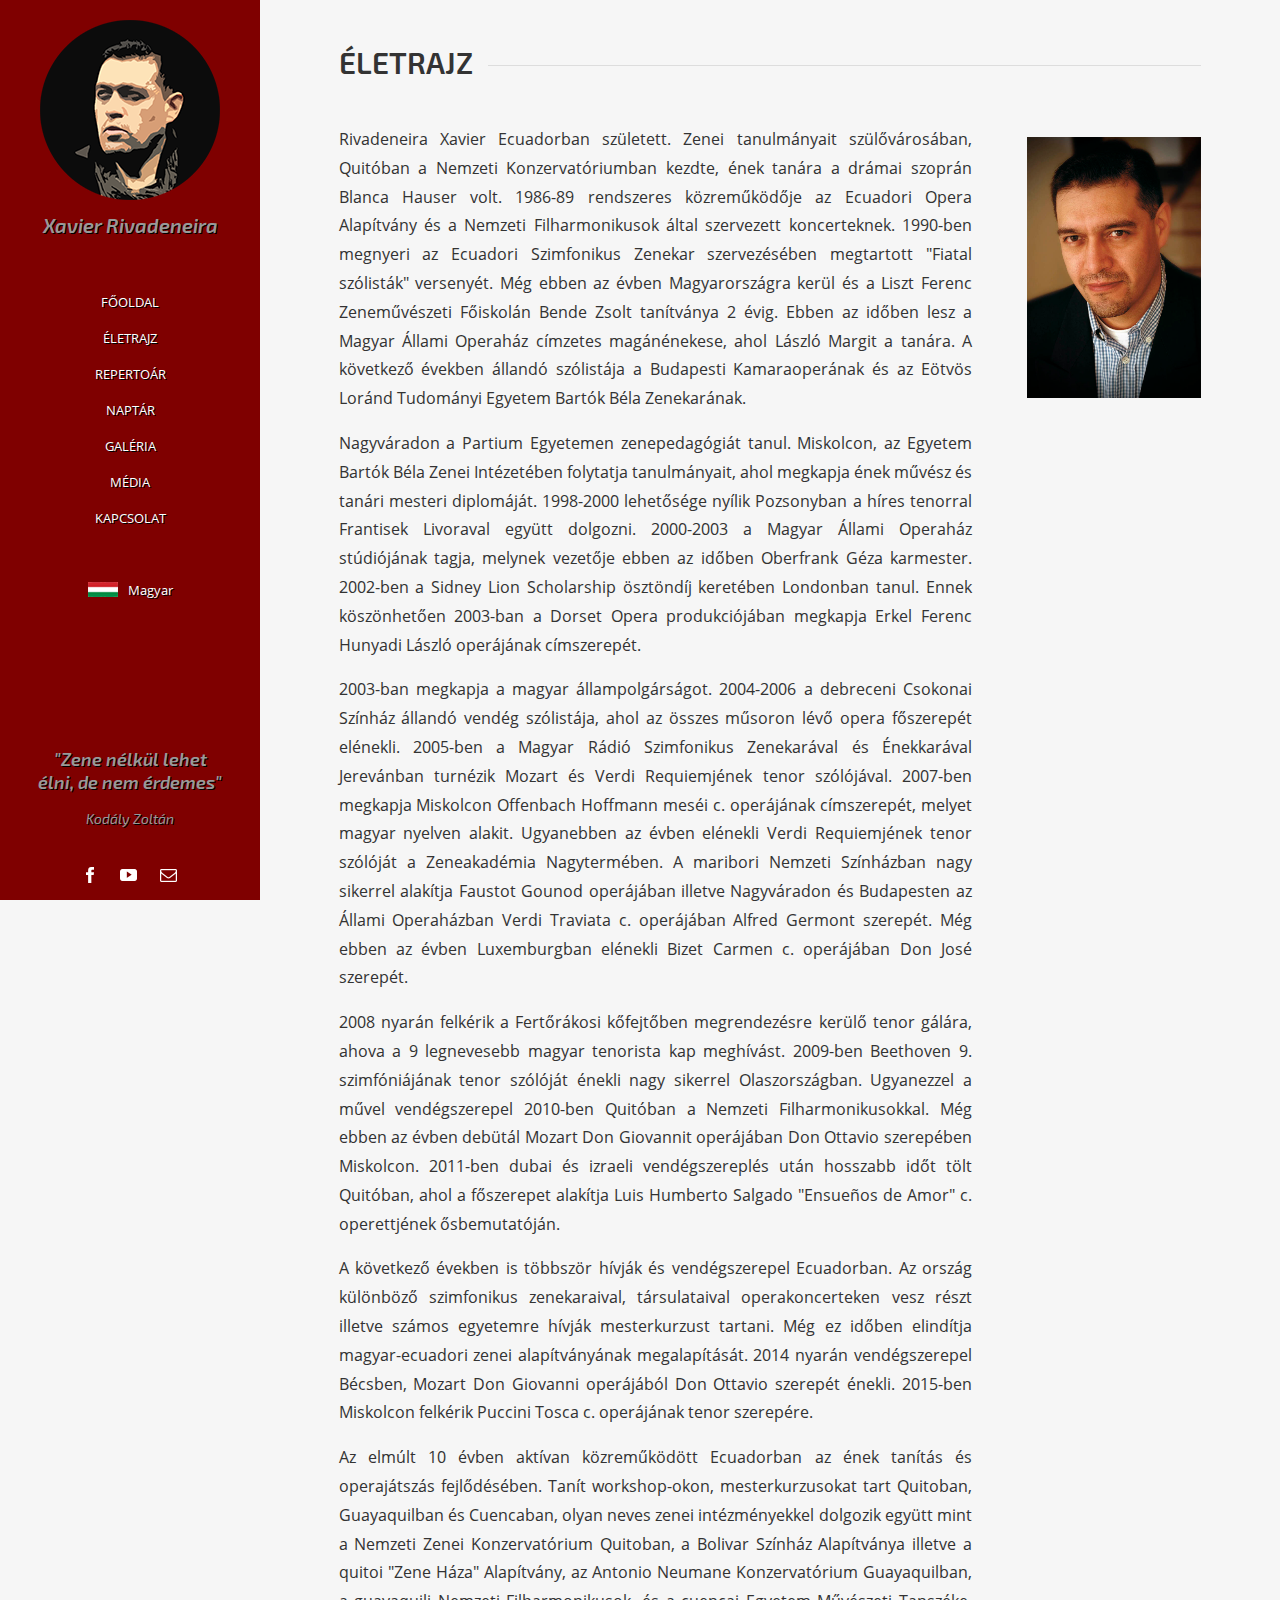
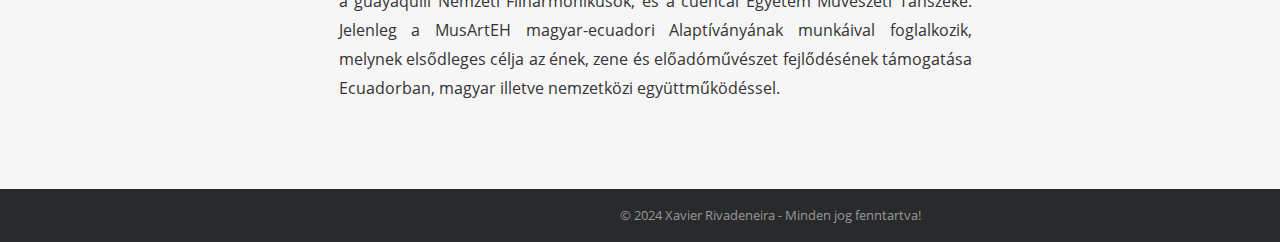
==== biography.html @ 2943a70d "initial commit" ====
<!DOCTYPE html>
<html lang="hu">
<head>
<meta http-equiv="Content-Type" content="text/html; charset=utf-8">
<title>Xavier Rivadeneira életrajz</title>
<meta name="author" content="SzinvaWeb Grafikai Stúdió">
<meta name="description" content="Xavier Rivadeneira operaénekes életrajza">
<meta name="keywords" content="Xavier Rivadeneira, Életrajz, Ecuador, Tenor, Énektanár, MusArtEH, Ecuadori Magyar Zeneművészeti Alapítvány">
<meta name="robots" content="index, follow">
<meta name="googlebot" content="index, archive">
<meta name="viewport" content="width=device-width, initial-scale=1, maximum-scale=1">
<link rel="icon" type="image/png" href="/elements/favicon.png">
<meta property="og:type" content="profile">
<meta property="og:url" content="http://rivadeneira.hu">
<meta property="og:title" content="Xavier Rivadeneira életrajz">
<meta property="og:image" content="http://rivadeneira.hu/elements/xavier-rivadeneira.png">
<meta property="og:description" content="Xavier Rivadeneira operaénekes életrajza">
<link rel="stylesheet" type="text/css" href="style.css">
<!-- Include jQuery -->
<script src="https://ajax.googleapis.com/ajax/libs/jquery/3.5.1/jquery.min.js"></script>
<link rel="stylesheet" type="text/css" href="/plugins/lightbox/jquery.fancybox.css?v=2.1.3">
<script src="/plugins/lightbox/lib/jquery.mousewheel-3.0.6.pack.js"></script>
<script src="/plugins/lightbox/jquery.fancybox.pack.js?v=2.1.3"></script>
</head>

<body>
<div id="nav"> <a href="/index.html" id="logo"> <img src="/elements/xavier-rivadeneira.png" alt="Xavier Rivadeneira"> <span>Xavier Rivadeneira</span> </a>
	<div id="menuIcon"></div>
	<ul id="menu">
		<li> <a href="/index.html">Főoldal</a> </li>
		<li> <a href="/biography.html">Életrajz</a> </li>
		<li> <a href="/repertoire.html">Repertoár</a> </li>
		<li> <a href="/calendar.html">Naptár</a> </li>
		<li> <a href="/gallery.html">Galéria</a> </li>
		<li> <a href="/media.html">Média</a> </li>
		<li> <a href="/contact.html">Kapcsolat</a> </li>
		<li class="mobil-view"> <a href="/biography/es" class="es">Español</a> </li>
		<li class="mobil-view"> <a href="/biography/en" class="en">English</a> </li>
		<li class="mobil-view"> <a href="/biography/hu" class="hu">Magyar</a> </li>
	</ul>
	<ul id="lang">
		<li> <a href="#" class="hu">Magyar</a>
			<ul class="dropdown">
				<li> <a href="/biography/es" class="es">Español</a> </li>
				<li> <a href="/biography/en" class="en">English</a> </li>
				<li> <a href="/biography/hu" class="hu">Magyar</a> </li>
			</ul>
		</li>
	</ul>
	<p id="slogan"> <span>&quot;Zene nélkül lehet<br>élni, de nem érdemes&quot;</span> <br>
		Kodály Zoltán</p>
	<div id="social"> <a href="https://www.facebook.com/xavier.rivadeneira" id="facebookIcon" target="_blank"></a> <a href="https://www.youtube.com/user/XavierRivadeneira" id="youtubeIcon" target="_blank"></a> <a href="mailto:rivadeneiraxavier@gmail.com" id="mailIcon"></a> </div>
</div>
<div id="wrapper">
	<div class="content">
		<div class="col-12">
			<h1><span>Életrajz</span></h1>
		</div>
		<div class="col-9">
			<p class="nomargin">Rivadeneira Xavier Ecuadorban született. Zenei tanulmányait szülővárosában, Quitóban a Nemzeti Konzervatóriumban kezdte, ének tanára a drámai szoprán Blanca Hauser volt. 1986-89 rendszeres közreműködője az Ecuadori Opera Alapítvány és a Nemzeti Filharmonikusok által szervezett koncerteknek. 1990-ben megnyeri az Ecuadori Szimfonikus Zenekar szervezésében megtartott &quot;Fiatal szólisták&quot; versenyét. Még ebben az évben Magyarországra kerül és a Liszt Ferenc Zeneművészeti Főiskolán Bende Zsolt tanítványa 2 évig. Ebben az időben lesz a Magyar Állami Operaház címzetes magánénekese, ahol László Margit a tanára. A következő években állandó szólistája a Budapesti Kamaraoperának és az Eötvös Loránd Tudományi Egyetem Bartók Béla Zenekarának.</p><p>Nagyváradon a Partium Egyetemen zenepedagógiát tanul. Miskolcon, az Egyetem Bartók Béla Zenei Intézetében folytatja tanulmányait, ahol megkapja ének művész és tanári mesteri diplomáját. 1998-2000 lehetősége nyílik Pozsonyban a híres tenorral Frantisek Livoraval együtt dolgozni. 2000-2003 a Magyar Állami Operaház stúdiójának tagja, melynek vezetője ebben az időben Oberfrank Géza karmester. 2002-ben a Sidney Lion Scholarship ösztöndíj keretében Londonban tanul. Ennek köszönhetően 2003-ban a Dorset Opera produkciójában megkapja Erkel Ferenc Hunyadi László operájának címszerepét.</p><p>2003-ban megkapja a magyar állampolgárságot. 2004-2006 a debreceni Csokonai Színház állandó vendég szólistája, ahol az összes műsoron lévő opera főszerepét elénekli. 2005-ben a Magyar Rádió Szimfonikus Zenekarával és Énekkarával Jerevánban turnézik Mozart és Verdi Requiemjének tenor szólójával. 2007-ben megkapja Miskolcon Offenbach Hoffmann meséi c. operájának címszerepét, melyet magyar nyelven alakit. Ugyanebben az évben elénekli Verdi Requiemjének tenor szólóját a Zeneakadémia Nagytermében. A maribori Nemzeti Színházban nagy sikerrel alakítja Faustot Gounod operájában illetve Nagyváradon és Budapesten az Állami Operaházban Verdi Traviata c. operájában Alfred Germont szerepét. Még ebben az évben Luxemburgban elénekli Bizet Carmen c. operájában Don José szerepét.</p><p>2008 nyarán felkérik a Fertőrákosi kőfejtőben  megrendezésre kerülő tenor gálára, ahova a 9 legnevesebb magyar tenorista kap meghívást. 2009-ben Beethoven 9. szimfóniájának tenor szólóját énekli nagy sikerrel Olaszországban. Ugyanezzel a művel vendégszerepel 2010-ben Quitóban a Nemzeti Filharmonikusokkal. Még ebben az évben debütál Mozart Don Giovannit operájában Don Ottavio szerepében Miskolcon. 2011-ben dubai és izraeli vendégszereplés után hosszabb időt tölt Quitóban,  ahol a főszerepet alakítja Luis Humberto Salgado &quot;Ensueños de  Amor&quot; c. operettjének ősbemutatóján.</p><p>A következő években is többször hívják és vendégszerepel Ecuadorban.  Az ország különböző szimfonikus zenekaraival, társulataival operakoncerteken vesz részt illetve számos egyetemre hívják mesterkurzust tartani. Még ez időben elindítja magyar-ecuadori zenei alapítványának megalapítását. 2014 nyarán vendégszerepel Bécsben, Mozart Don Giovanni operájából Don Ottavio szerepét énekli. 2015-ben Miskolcon felkérik Puccini Tosca c. operájának tenor szerepére.</p><p>Az elmúlt 10 évben aktívan közreműködött Ecuadorban az ének tanítás és operajátszás fejlődésében. Tanít workshop-okon, mesterkurzusokat tart Quitoban, Guayaquilban és Cuencaban, olyan neves zenei intézményekkel dolgozik együtt mint a Nemzeti Zenei Konzervatórium Quitoban, a Bolivar Színház Alapítványa illetve a quitoi &quot;Zene Háza&quot; Alapítvány, az Antonio Neumane Konzervatórium Guayaquilban, a guayaquili  Nemzeti Filharmonikusok, és a cuencai Egyetem Művészeti Tanszéke. Jelenleg a MusArtEH magyar-ecuadori Alaptíványának munkáival foglalkozik, melynek elsődleges célja az ének, zene és előadóművészet fejlődésének támogatása Ecuadorban, magyar illetve nemzetközi együttműködéssel.</p>
		</div>
		<div class="col-3"> <a href="/elements/xavier-rivadeneira.jpg" class="fancybox"> <img src="/elements/xavier-rivadeneira.jpg" alt="Xavier Rivadeneira"> </a> </div>
	</div>
</div>
<div id="mobilSlogan">
	<p> <span>&quot;Zene nélkül lehet<br>élni, de nem érdemes&quot;</span> <br>
		Kodály Zoltán</p>
</div>
<div id="footer">
	<p>&copy; 2024 Xavier Rivadeneira - Minden jog fenntartva!</p>
</div>
<script src="/js/effect.js"></script>
</body>
</html>
---- style.css ----
/* Fonts */
@font-face {
	font-family: "Open Sans Light";
	src: url(../elements/OpenSans-Light.ttf);
}
@font-face {
	font-family: "Open Sans Light Italic";
	src: url(../elements/OpenSans-LightItalic.ttf);
}
@font-face {
	font-family: "Open Sans";
	src: url(../elements/OpenSans-Regular.ttf);
}
@font-face {
	font-family: "Open Sans Italic";
	src: url(../elements/OpenSans-Italic.ttf);
}
@font-face {
	font-family: "Open Sans SemiBold";
	src: url(../elements/OpenSans-Semibold.ttf);
}
@font-face {
	font-family: "Open Sans SemiBold Italic";
	src: url(../elements/OpenSans-SemiboldItalic.ttf);
}
@font-face {
	font-family: "Open Sans Bold";
	src: url(../elements/OpenSans-Bold.ttf);
}
@font-face {
	font-family: "Open Sans Bold Italic";
	src: url(../elements/OpenSans-BoldItalic.ttf);
}
@font-face {
	font-family: "Exo2";
	src: url(../elements/Exo2-Regular.otf);
}
@font-face {
	font-family: "Exo2 Italic";
	src: url(../elements/Exo2-Italic.otf);
}
@font-face {
	font-family: "Exo2 SemiBold";
	src: url(../elements/Exo2-SemiBold.otf);
}
@font-face {
	font-family: "Exo2 SemiBold Italic";
	src: url(../elements/Exo2-SemiBoldItalic.otf);
}
@font-face {
	font-family: "Icomoon";
	src: url(../elements/Icons.ttf);
}
/* SzinvaWeb Basic Framework */
*, *:before, *:after {
	-webkit-box-sizing: border-box;
	-moz-box-sizing: border-box;
	-o-box-sizing: border-box;
	box-sizing: border-box;
}
html {
	cursor: default;
	height: 100%;
}
body {
	padding: 0;
	margin: 0;
	background-color: #F6F6F6;
	font-family: "Open Sans", Arial, Helvetica, sans-serif;
	font-size: 16px;
	color: #333;
	line-height: 1.5;
	position: relative;
	min-height: 768px;
}
#nav {
	position: absolute;
	top: 0;
	left: 0;
	text-align: center;
	background-color: #7F0000;
	z-index: 3;
}
#logo {
	display: inline-block;
	width: 180px;
	margin-top: 20px;
	font-family: "Exo2 SemiBold Italic", Arial, Helvetica, sans-serif;
	font-size: 20px;
	color: #999;
	text-decoration: none;
}
#logo span {
	display: block;
	margin-top: 3px;
	text-shadow: 1px 1px #000;
}
#menu {
	float: left;
	width: 100%;
	margin: 44px 0 36px;
	padding: 0;
	list-style-type: none;
}
#menu li a {
	display: block;
	font-size: 13px;
	color: #FFF;
	line-height: 36px;
	text-decoration: none;
	text-transform: uppercase;
	text-shadow: 1px 1px #000;
	-webkit-transition: all .2s ease-out;
	-moz-transition: all .2s ease-out;
	-o-transition: all .2s ease-out;
	transition: all .2s ease-out;
}
#menu li a:hover {
	background-color: rgba(0,0,0,0.2);
}
#lang {
	float: left;
	width: 100%;
	padding: 0;
	list-style-type: none;
	margin: 0;
}
#lang li {
	position: relative;
}
#lang li a {
	display: block;
	font-size: 13px;
	color: #FFF;
	line-height: 36px;
	text-decoration: none;
	text-shadow: 1px 1px #000;
	-webkit-transition: all .2s ease-out;
	-moz-transition: all .2s ease-out;
	-o-transition: all .2s ease-out;
	transition: all .2s ease-out;
}
#lang li a:before, #menu li a.es:before, #menu li a.en:before, #menu li a.hu:before {
	content: "";
	background-image: url(../elements/flags.png);
	background-position: 0 -30px;
	background-repeat: no-repeat;
	display: inline-block;
	width: 30px;
	height: 15px;
	margin: 0 10px -2px 0;
}
#lang li a.es:before, #menu li a.es:before {
	background-position: 0 0;
}
#lang li a.en:before, #menu li a.en:before {
	background-position: 0 -15px;
}
#lang li a.hu:before, #menu li a.hu:before {
	background-position: 0 -30px;
}
#lang > li > a:hover {
	background-color: rgba(0,0,0,0.2);
}
#lang > li:hover .dropdown {
	opacity: 1;
	visibility: visible;
}
.dropdown {
	position: absolute;
	width: 160px;
	top: 0;
	right: -160px;
	background-color: #660000;
	padding: 0;
	list-style-type: none;
	text-align: left;
	z-index: 9;
	opacity: 0;
	visibility: hidden;
	-webkit-transition: all .2s ease-out;
	-moz-transition: all .2s ease-out;
	-o-transition: all .2s ease-out;
	transition: all .2s ease-out;
}
.dropdown li a {
	padding-left: 30px;
}
.dropdown li:first-child a {
	padding-top: 5px;
}
.dropdown li:last-child a {
	padding-bottom: 5px;
}
.dropdown li a:hover {
	color: #999 !important;
}
#menu li a.es, #menu li a.en, #menu li a.hu {
	text-align: left;
	padding-left: 86px;
	text-transform: none;
}
#menu li a.es {
	margin-top: 15px;
}
#slogan {
	position: absolute;
	width: 100%;
	bottom: 72px;
	left: 0;
	margin: 0;
	font-family: "Exo2 Italic", Arial, Helvetica, sans-serif;
	font-size: 14px;
	color: #999;
	line-height: 1.3;
	text-align: center;
	text-shadow: 1px 1px #000;
}
#slogan span {
	font-family: "Exo2 SemiBold Italic", Arial, Helvetica, sans-serif;
	font-size: 18px;
	display: inline-block;
	margin-bottom: 15px;
}
#social {
	position: absolute;
	height: 36px;
}
#mailIcon, #youtubeIcon, #facebookIcon {
	display: inline-block;
	width: 24px;
	height: 24px;
	background-image: url(../elements/email.png);
	background-position: left top;
}
#youtubeIcon {
	background-image: url(../elements/youtube.png);
	margin-right: 12px;
}
#facebookIcon {
	background-image: url(../elements/facebook.png);
	margin-right: 10px;
}
#youtubeIcon2, #facebookIcon2 {
	display: inline-block;
	width: 36px;
	height: 36px;
	background-image: url(../elements/youtube.png);
	background-position: 7px 7px;
	background-repeat: no-repeat;
	background-color: #CD201F;
	margin-right: 12px;
	margin-top: 6px;
	-webkit-border-radius: 18px;
	-moz-border-radius: 18px;
	-o-border-radius: 18px;
	border-radius: 18px;
}
#youtubeIcon2 {
	background-image: url(../elements/youtube.png);
	background-color: #CD201F;
}
#facebookIcon2 {
	background-image: url(../elements/facebook.png);
	background-color: #3B5998;
}
#menuIcon {
	position: absolute;
	top: 6px;
	left: 12px;
	width: 32px;
	height: 32px;
	background-image: url(../elements/mobil-icon.png);
	background-position: left top;
	z-index: 9;
	cursor: pointer;
}
#wrapper {
	max-width: 1920px;
	width: 100%;
}
.content {
	width: 90%;
	margin: 0 auto;
	overflow: hidden;
	padding-bottom: 70px;
}
#footer {
	max-width: 1920px;
	background-color: #282A2B;
}
#footer p {
	text-align: center;
	font-size: 13px;
	color: #999;
	margin: 0;
	padding: 15px 10px;
}
#mobilSlogan {
	background-color: #7F0000;
}
#mobilSlogan p {
	text-align: center;
	margin: 0;
	padding: 20px 10px;
	font-family: "Exo2 Italic", Arial, Helvetica, sans-serif;
	font-size: 14px;
	color: #999;
	line-height: 1.3;
	text-shadow: 1px 1px #000;
}
#mobilSlogan p span {
	font-family: "Exo2 SemiBold Italic", Arial, Helvetica, sans-serif;
	font-size: 18px;
	display: inline-block;
	margin-bottom: 15px;
}
.main {
	font-family: "Open Sans SemiBold", Arial, Helvetica, sans-serif;
	font-size: 20px;
}
.italic {
	font-family: "Open Sans SemiBold Italic", Arial, Helvetica, sans-serif;
	font-size: 18px;
}
h1 {
	font-family: "Exo2 SemiBold", Arial, Helvetica, sans-serif;
	font-size: 30px;
	font-weight: normal;
	text-transform: uppercase;
	margin: 40px 0;
	position: relative;
}
h1 span {
	display: inline-block;
	background-color: #F6F6F6;
	position: relative;
	z-index: 2;
	padding-right: 15px;
}
h1:after {
	content: "";
	position: absolute;
	width: 100%;
	height: 1px;
	top: 25px;
	left: 0;
	background-color: #DDD;
}
h2 {
	font-family: "Exo2 SemiBold", Arial, Helvetica, sans-serif;
	font-size: 20px;
	font-weight: normal;
	margin: 20px 0;
}
h3 {
	font-size: 16px;
	font-weight: normal;
	margin: 12px 0;
	padding-left: 25px;
}
#slider > div {
	position: relative;
}
#slider .caption {
	position: absolute;
	top: 50%;
	left: 12%;
	text-align: center;
	margin-top: -40px;
}
#slider .caption span {
	display: block;
	background: rgba(0, 0, 0, 0.5);
	font-family: "Exo2 SemiBold", Arial, Helvetica, sans-serif;
	color: #FFF;
	font-size: 48px;
	padding: 5px 15px;
}
#slider .caption span:last-child {
	display: inline-block;
	font-family: "Exo2", Arial, Helvetica, sans-serif;
	font-size: 30px;
	margin-top: 10px;
}
.col-2, .col-3, .col-4, .col-6, .col-8, .col-9, .col-10, .col-12 {
	position: relative;
	padding: 0 3%;
	float: left;
}
.col-2 {
	width: 16.66%;
}
.col-3 {
	width: 25%;
}
.col-4 {
	width: 33.33%;
}
.col-6 {
	width: 50%;
}
.col-8 {
	width: 66.66%;
}
.col-9 {
	width: 75%;
}
.col-10 {
	width: 83.33%;
}
.col-12 {
	width: 100%;
}
p {
	line-height: 1.8;
	text-align: justify;
}
.nomargin {
	margin: 0;
}
.fancybox {
	display: block;
	overflow: hidden;
	margin: 12px 0 25px;
}
.fancybox img {
	float: left;
	width: 100%;
}
#videoWrapper {
	position: relative;
	height: 0;
	padding-bottom: 56.25%;
	margin-bottom: 10px;
}
.semi {
	font-family: "Open Sans SemiBold", Arial, Helvetica, sans-serif;
}
.bold {
	font-family: "Open Sans Bold", Arial, Helvetica, sans-serif;
}
.upper {
	text-transform: uppercase;
}
/*
a {
	color: #9F0000;
	text-decoration: none;
	-webkit-transition: all .2s ease-out;
	-moz-transition: all .2s ease-out;
	-o-transition: all .2s ease-out;
	transition: all .2s ease-out;
}
a:hover {
	color: #777;
}*/
input[type="text"], textarea {
	font-family: "Open Sans", Arial, Helvetica, sans-serif;
	color: #333;
	font-size: 14px;
	line-height: 28px;
	padding: 5px 10px;
	margin-bottom: 15px;
	position: relative;
	width: 100%;
	background-color: #FFF;
	border: 1px solid #DDD;
	-webkit-border-radius: 0;
	-moz-border-radius: 0;
	-o-border-radius: 0;
	border-radius: 0;
	-webkit-transition: all .2s ease-out;
	-moz-transition: all .2s ease-out;
	-o-transition: all .2s ease-out;
	transition: all .2s ease-out;
}
input[type="text"]:focus, textarea:focus {
	border-color: #BEBEBE;
}
textarea {
	resize: none;
	line-height: 24px;
}
button {
	font-family: "Open Sans SemiBold", Arial, Helvetica, sans-serif;
	color: #FFF;
	font-size: 14px;
	line-height: 24px;
	text-transform: uppercase;
	padding: 8px 24px;
	margin-bottom: 15px;
	background-color: #9F0000;
	border: none;
	float: right;
	cursor: pointer;
	-webkit-border-radius: 0;
	-moz-border-radius: 0;
	-o-border-radius: 0;
	border-radius: 0;
	-webkit-transition: all .2s ease-out;
	-moz-transition: all .2s ease-out;
	-o-transition: all .2s ease-out;
	transition: all .2s ease-out;
}
button:hover {
	background-color: #777;
}
.error {
	border-color: #9F0000 !important;
}
.msgb {
	background-color: rgba(0, 0, 0, 0.5);
	position: absolute;
	top: 0;
	width: 100%;
	height: 100%;
	z-index: 99;
	display: none;
}
.msg {
	background-color: #FFF;
	position: fixed;
	left: 50%;
	top: 33%;
	width: 90%;
	max-width: 440px;
	margin-left: -220px;
	padding-bottom: 15px;
	text-align: center;
	z-index: 100;
	display: none;
	border: solid 6px rgba(255, 255, 255, 0.4);
	-webkit-background-clip: padding-box;
	-moz-background-clip: padding-box;
	-o-background-clip: padding-box;
	background-clip: padding-box;
}
.msg span {
	font-family: "Open Sans SemiBold", Arial, Helvetica, sans-serif;
	background-color: #7F0000;
	color: #FFF;
	text-align: left;
	display: block;
	padding: 8px 12px;
}
.msg p {
	text-align: center;
	margin: 25px 12px;
}
.msg .btn {
	font-family: "Open Sans SemiBold", Arial, Helvetica, sans-serif;
	color: #FFF;
	font-size: 14px;
	line-height: 24px;
	text-transform: uppercase;
	padding: 8px 24px;
	background-color: #9F0000;
	display: inline-block;
	-webkit-transition: all .2s ease-out;
	-moz-transition: all .2s ease-out;
	-o-transition: all .2s ease-out;
	transition: all .2s ease-out;
}
.msg .btn:hover {
	background-color: #777;
}
.gallery {
	position: relative;
	float: left;
	width: 18%;
	margin-right: 2.5%;
	margin-bottom: 2.5%;
}
.gallery:before {
	content: "";
	padding-top: 100%;
	display: block;
}
#galleryWrapperMain > div .gallery {
	width: 22%;
	margin-right: 4%;
	margin-bottom: 4%;
}
.gallery a {
	background-position: 50% 50%;
	background-repeat: no-repeat;
	background-size: cover;
	position: absolute;
	width: 100%;
	height: 100%;
	top: 0;
	left: 0;
	margin: 0;
}
.gallery a:after {
	content: "";
	position: absolute;
	width: 100%;
	height: 100%;
	top: 0;
	left: 0;
	background-color: #000;
	opacity: 0;
	-webkit-transition: all .2s ease-out;
	-moz-transition: all .2s ease-out;
	-o-transition: all .2s ease-out;
	transition: all .2s ease-out;
}
.gallery a span {
	font-family: "Exo2 SemiBold", Arial, Helvetica, sans-serif;
	font-size: 18px;
	line-height: 24px;
	color: #FFF;
	text-align: center;
	overflow: hidden;
	background-color: rgba(0, 0, 0, 0.4);
	position: absolute;
	bottom: 0;
	left: 0;
	width: 100%;
	padding: 10px 0;
	z-index: 9;
	-webkit-transition: all .2s ease-out;
	-moz-transition: all .2s ease-out;
	-o-transition: all .2s ease-out;
	transition: all .2s ease-out;
}
.gallery a:hover span {
	opacity: 1;
}
.gallery a:hover:after {
	opacity: 0.2;
}
.back {
	float: right;
	text-transform: lowercase;
}
.back:before {
	content: "p";
	font-family: "Icomoon";
	font-size: 12px;
	display: inline-block;
	margin-right: 8px;
	vertical-align: middle;
	-webkit-transform: rotate(-180deg);
	transform: rotate(-180deg);
}
div[id^="galleryWrapper_"] {
	display: none;
}
div[id^="galleryWrapper_"] > div {
	overflow: hidden;
}
@media all and (min-width: 1024px) {
	.gallery a span {
		opacity: 0;
	}
	#galleryWrapperMain > div .gallery:nth-child(4n), div[id^="galleryWrapper_"] > div .gallery:nth-child(5n) {
		margin-right: 0;
	}
}
@media all and (max-width: 1023px) {
	#slider .caption {
		margin-top: -32px;
	}
	#slider .caption span {
		font-size: 36px;
	}
	#slider .caption span:last-child {
		font-size: 24px;
	}
	p {
		text-align: left;
	}
	.gallery {
		width: 22%;
		margin-right: 4%;
		margin-bottom: 4%;
	}
	#galleryWrapperMain > div .gallery {
		width: 30%;
		margin-right: 5%;
	}
	#galleryWrapperMain > div .gallery:nth-child(3n), div[id^="galleryWrapper_"] > div .gallery:nth-child(4n) {
		margin-right: 0;
	}
}
@media all and (min-width: 800px) and (min-height: 768px) {
	body {
		min-height: 100%;
	}
	#nav {
		position: fixed;
	}
}
@media all and (min-width: 800px) {
	#nav {
		width: 260px;
		height: 100%;
		min-height: 768px;
	}
	#social {
		width: 100%;
		bottom: 0;
		left: 0;
	}
	#menuIcon {
		display: none;
	}
	.mobil-view {
		display: none;
	}
	#wrapper {
		padding-left: 260px;
	}
	.content {
		padding-bottom: 124px;
	}
	#mobilSlogan {
		display: none;
	}
	#footer {
		position: absolute;
		width: 100%;
		padding-left: 260px;
		left: 0;
		bottom: 0;
	}
}
@media all and (max-width: 799px) {
	#nav {
		width: 100%;
		height: 250px;
	}
	#menu {
		position: absolute;
		width: 260px;
		top: 0;
		left: -260px;
		background-color: #282A2B;
		margin: 0;
		padding: 44px 0 25px;
		z-index: 8;
		-webkit-transition: all .2s ease-out;
		-moz-transition: all .2s ease-out;
		-o-transition: all .2s ease-out;
		transition: all .2s ease-out;
	}
	#lang, #slogan {
		display: none;
	}
	#social {
		width: 124px;
		top: 10px;
		right: 0;
	}
	.mobil-view {
		display: block;
	}
	.open {
		left: 0 !important;
	}
	#wrapper {
		padding-top: 250px;
	}
	#slider .caption {
		left: 6%;
	}
	.col-2, .col-3, .col-4, .col-6, .col-8, .col-9, .col-10, .col-12 {
		width: 100%;
		padding: 0;
	}
	p {
		text-align: justify;
	}
	.gallery {
		width: 30%;
		margin-right: 5% !important;
	}
	#galleryWrapperMain > div .gallery {
		width: 47%;
		margin-right: 6% !important;
	}
	#galleryWrapperMain > div .gallery:nth-child(2n), div[id^="galleryWrapper_"] > div .gallery:nth-child(3n) {
		margin-right: 0 !important;
	}
}
@media all and (max-width: 479px) {
	#slider .caption {
		width: 100%;
		left: 0;
		top: auto;
		bottom: 0;
		background: rgba(0, 0, 0, 0.5);
		margin-top: 0;
	}
	#slider .caption span {
		font-size: 24px;
		float: left;
		background: none;
	}
	#slider .caption span:last-child {
		font-size: 18px;
		float: right;
		background: none;
	}
	p {
		text-align: left;
	}
	.msg {
		left: 5%;
		margin-left: 0;
	}
	.gallery {
		width: 47%;
		margin-right: 6% !important;
		margin-bottom: 20px !important;
	}
	#galleryWrapperMain > div .gallery {
		width: 100%;
		margin-right: 0 !important;
	}
	div[id^="galleryWrapper_"] > div .gallery:nth-child(3n) {
		margin-right: 6% !important;
	}
	div[id^="galleryWrapper_"] > div .gallery:nth-child(2n) {
		margin-right: 0 !important;
	}
}
@media all and (max-height: 480px) {
	.msg {
		top: 25%;
	}
}

.bx-wrapper {
	-moz-box-shadow: none;
	-webkit-box-shadow: none;
	box-shadow: none;
	border: 0;
  }
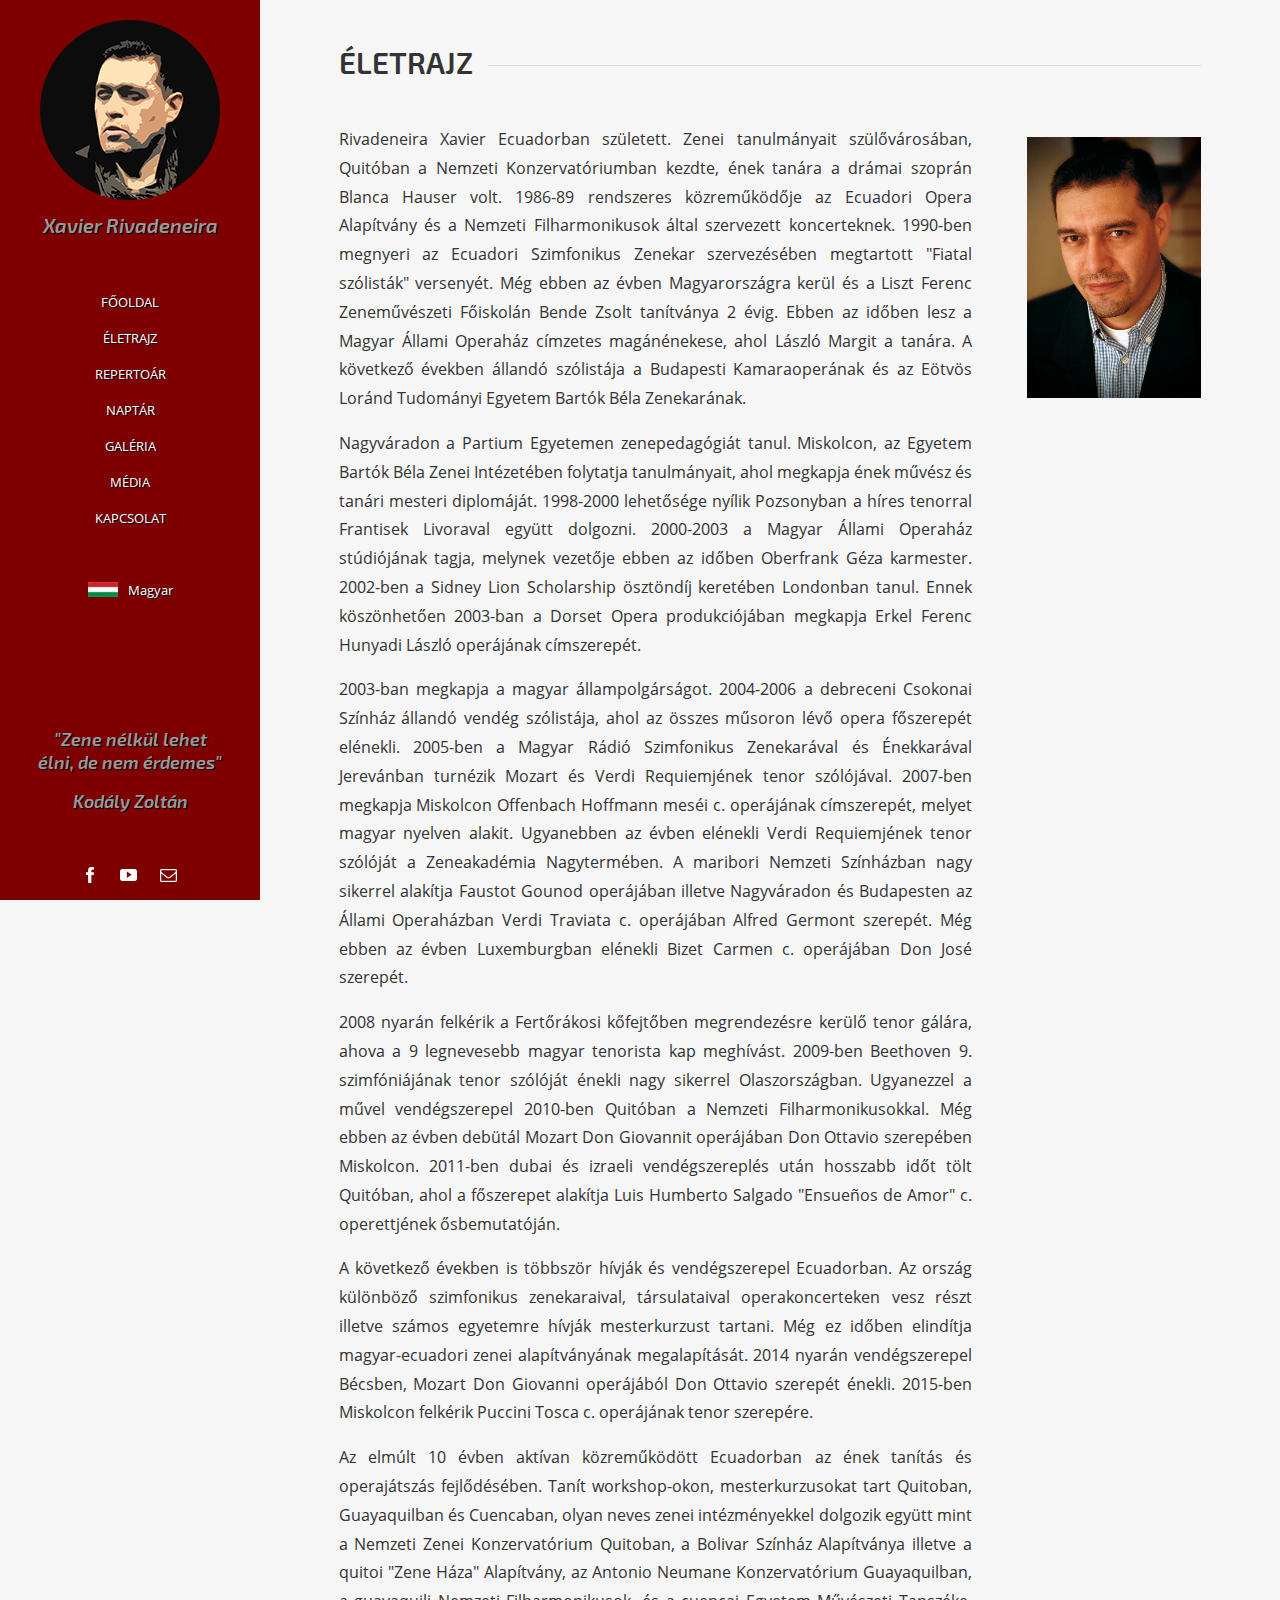
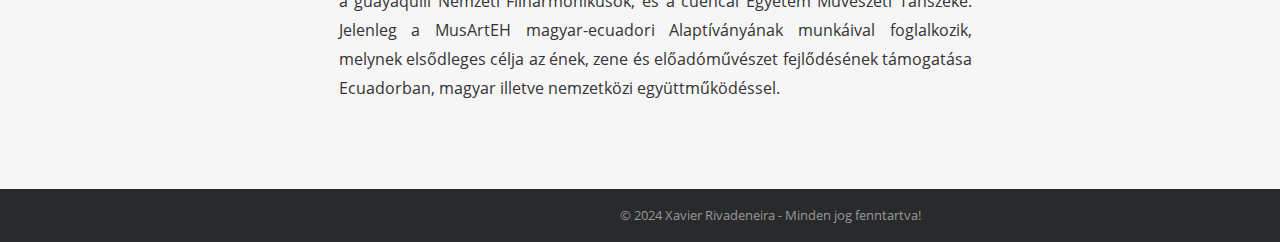
==== commit ec972379: "Add translation keys to bio page" ====
--- a/biography.html
+++ b/biography.html
@@ -2,7 +2,7 @@
 <html lang="hu">
 <head>
 <meta http-equiv="Content-Type" content="text/html; charset=utf-8">
-<title>Xavier Rivadeneira életrajz</title>
+<title data-translate-key="bio_title">Xavier Rivadeneira életrajz</title>
 <meta name="author" content="SzinvaWeb Grafikai Stúdió">
 <meta name="description" content="Xavier Rivadeneira operaénekes életrajza">
 <meta name="keywords" content="Xavier Rivadeneira, Életrajz, Ecuador, Tenor, Énektanár, MusArtEH, Ecuadori Magyar Zeneművészeti Alapítvány">
@@ -27,47 +27,47 @@
 <div id="nav"> <a href="/index.html" id="logo"> <img src="/elements/xavier-rivadeneira.png" alt="Xavier Rivadeneira"> <span>Xavier Rivadeneira</span> </a>
 	<div id="menuIcon"></div>
 	<ul id="menu">
-		<li> <a href="/index.html">Főoldal</a> </li>
-		<li> <a href="/biography.html">Életrajz</a> </li>
-		<li> <a href="/repertoire.html">Repertoár</a> </li>
-		<li> <a href="/calendar.html">Naptár</a> </li>
-		<li> <a href="/gallery.html">Galéria</a> </li>
-		<li> <a href="/media.html">Média</a> </li>
-		<li> <a href="/contact.html">Kapcsolat</a> </li>
-		<li class="mobil-view"> <a href="/biography/es" class="es">Español</a> </li>
-		<li class="mobil-view"> <a href="/biography/en" class="en">English</a> </li>
-		<li class="mobil-view"> <a href="/biography/hu" class="hu">Magyar</a> </li>
-	</ul>
-	<ul id="lang">
-		<li> <a href="#" class="hu">Magyar</a>
-			<ul class="dropdown">
-				<li> <a href="/biography/es" class="es">Español</a> </li>
-				<li> <a href="/biography/en" class="en">English</a> </li>
-				<li> <a href="/biography/hu" class="hu">Magyar</a> </li>
-			</ul>
-		</li>
-	</ul>
-	<p id="slogan"> <span>&quot;Zene nélkül lehet<br>élni, de nem érdemes&quot;</span> <br>
-		Kodály Zoltán</p>
+		<li> <a data-translate-key="home" href="/index.html">Főoldal</a> </li>
+			<li> <a data-translate-key="biography" href="/biography.html">Életrajz</a> </li>
+			<li> <a data-translate-key="repertoire" href="/repertoire.html">Repertoár</a> </li>
+			<li> <a data-translate-key="calendar" href="/calendar.html">Naptár</a> </li>
+			<li> <a data-translate-key="gallery" href="/gallery.html">Galéria</a> </li>
+			<li> <a data-translate-key="media" href="/media.html">Média</a> </li>
+			<li> <a data-translate-key="contact" href="/contact.html">Kapcsolat</a> </li>
+		<li class="mobil-view"> <a href="#" class="es">Español</a> </li>
+			<li class="mobil-view"> <a href="#" class="en">English</a> </li>
+			<li class="mobil-view"> <a href="#" class="hu">Magyar</a> </li>
+		</ul>
+		<ul id="lang">
+			<li> <a data-translate-key="selected-lang" href="#" id="lang-selector" class="hu">Magyar</a>
+				<ul class="dropdown">
+					<li> <a href="#" class="es">Español</a> </li>
+					<li> <a href="#" class="en">English</a> </li>
+					<li> <a href="#" class="hu">Magyar</a> </li>
+				</ul>
+			</li>
+		</ul>
+        <p id="slogan"> <span data-translate-key="slogan">&quot;Zene nélkül lehet<br>élni, de nem érdemes&quot;</span> <br>
+			<span data-translate-key="kodaly">Kodály Zoltán</span></p>
 	<div id="social"> <a href="https://www.facebook.com/xavier.rivadeneira" id="facebookIcon" target="_blank"></a> <a href="https://www.youtube.com/user/XavierRivadeneira" id="youtubeIcon" target="_blank"></a> <a href="mailto:rivadeneiraxavier@gmail.com" id="mailIcon"></a> </div>
 </div>
 <div id="wrapper">
 	<div class="content">
 		<div class="col-12">
-			<h1><span>Életrajz</span></h1>
+			<h1><span data-translate-key="biography">Életrajz</span></h1>
 		</div>
 		<div class="col-9">
-			<p class="nomargin">Rivadeneira Xavier Ecuadorban született. Zenei tanulmányait szülővárosában, Quitóban a Nemzeti Konzervatóriumban kezdte, ének tanára a drámai szoprán Blanca Hauser volt. 1986-89 rendszeres közreműködője az Ecuadori Opera Alapítvány és a Nemzeti Filharmonikusok által szervezett koncerteknek. 1990-ben megnyeri az Ecuadori Szimfonikus Zenekar szervezésében megtartott &quot;Fiatal szólisták&quot; versenyét. Még ebben az évben Magyarországra kerül és a Liszt Ferenc Zeneművészeti Főiskolán Bende Zsolt tanítványa 2 évig. Ebben az időben lesz a Magyar Állami Operaház címzetes magánénekese, ahol László Margit a tanára. A következő években állandó szólistája a Budapesti Kamaraoperának és az Eötvös Loránd Tudományi Egyetem Bartók Béla Zenekarának.</p><p>Nagyváradon a Partium Egyetemen zenepedagógiát tanul. Miskolcon, az Egyetem Bartók Béla Zenei Intézetében folytatja tanulmányait, ahol megkapja ének művész és tanári mesteri diplomáját. 1998-2000 lehetősége nyílik Pozsonyban a híres tenorral Frantisek Livoraval együtt dolgozni. 2000-2003 a Magyar Állami Operaház stúdiójának tagja, melynek vezetője ebben az időben Oberfrank Géza karmester. 2002-ben a Sidney Lion Scholarship ösztöndíj keretében Londonban tanul. Ennek köszönhetően 2003-ban a Dorset Opera produkciójában megkapja Erkel Ferenc Hunyadi László operájának címszerepét.</p><p>2003-ban megkapja a magyar állampolgárságot. 2004-2006 a debreceni Csokonai Színház állandó vendég szólistája, ahol az összes műsoron lévő opera főszerepét elénekli. 2005-ben a Magyar Rádió Szimfonikus Zenekarával és Énekkarával Jerevánban turnézik Mozart és Verdi Requiemjének tenor szólójával. 2007-ben megkapja Miskolcon Offenbach Hoffmann meséi c. operájának címszerepét, melyet magyar nyelven alakit. Ugyanebben az évben elénekli Verdi Requiemjének tenor szólóját a Zeneakadémia Nagytermében. A maribori Nemzeti Színházban nagy sikerrel alakítja Faustot Gounod operájában illetve Nagyváradon és Budapesten az Állami Operaházban Verdi Traviata c. operájában Alfred Germont szerepét. Még ebben az évben Luxemburgban elénekli Bizet Carmen c. operájában Don José szerepét.</p><p>2008 nyarán felkérik a Fertőrákosi kőfejtőben  megrendezésre kerülő tenor gálára, ahova a 9 legnevesebb magyar tenorista kap meghívást. 2009-ben Beethoven 9. szimfóniájának tenor szólóját énekli nagy sikerrel Olaszországban. Ugyanezzel a művel vendégszerepel 2010-ben Quitóban a Nemzeti Filharmonikusokkal. Még ebben az évben debütál Mozart Don Giovannit operájában Don Ottavio szerepében Miskolcon. 2011-ben dubai és izraeli vendégszereplés után hosszabb időt tölt Quitóban,  ahol a főszerepet alakítja Luis Humberto Salgado &quot;Ensueños de  Amor&quot; c. operettjének ősbemutatóján.</p><p>A következő években is többször hívják és vendégszerepel Ecuadorban.  Az ország különböző szimfonikus zenekaraival, társulataival operakoncerteken vesz részt illetve számos egyetemre hívják mesterkurzust tartani. Még ez időben elindítja magyar-ecuadori zenei alapítványának megalapítását. 2014 nyarán vendégszerepel Bécsben, Mozart Don Giovanni operájából Don Ottavio szerepét énekli. 2015-ben Miskolcon felkérik Puccini Tosca c. operájának tenor szerepére.</p><p>Az elmúlt 10 évben aktívan közreműködött Ecuadorban az ének tanítás és operajátszás fejlődésében. Tanít workshop-okon, mesterkurzusokat tart Quitoban, Guayaquilban és Cuencaban, olyan neves zenei intézményekkel dolgozik együtt mint a Nemzeti Zenei Konzervatórium Quitoban, a Bolivar Színház Alapítványa illetve a quitoi &quot;Zene Háza&quot; Alapítvány, az Antonio Neumane Konzervatórium Guayaquilban, a guayaquili  Nemzeti Filharmonikusok, és a cuencai Egyetem Művészeti Tanszéke. Jelenleg a MusArtEH magyar-ecuadori Alaptíványának munkáival foglalkozik, melynek elsődleges célja az ének, zene és előadóművészet fejlődésének támogatása Ecuadorban, magyar illetve nemzetközi együttműködéssel.</p>
+			<p data-translate-key="bio_text" class="nomargin"></p>
 		</div>
 		<div class="col-3"> <a href="/elements/xavier-rivadeneira.jpg" class="fancybox"> <img src="/elements/xavier-rivadeneira.jpg" alt="Xavier Rivadeneira"> </a> </div>
 	</div>
 </div>
 <div id="mobilSlogan">
-	<p> <span>&quot;Zene nélkül lehet<br>élni, de nem érdemes&quot;</span> <br>
-		Kodály Zoltán</p>
+    <p> <span data-translate-key="slogan">&quot;Zene nélkül lehet<br>élni, de nem érdemes&quot;</span> <br>
+        <span data-translate-key="kodaly">Kodály Zoltán</span></p>
 </div>
 <div id="footer">
-	<p>&copy; 2024 Xavier Rivadeneira - Minden jog fenntartva!</p>
+    <p>&copy; 2024 Xavier Rivadeneira - <span data-translate-key="copyright">Minden jog fenntartva!</span></p>
 </div>
 <script src="/js/effect.js"></script>
 </body>
